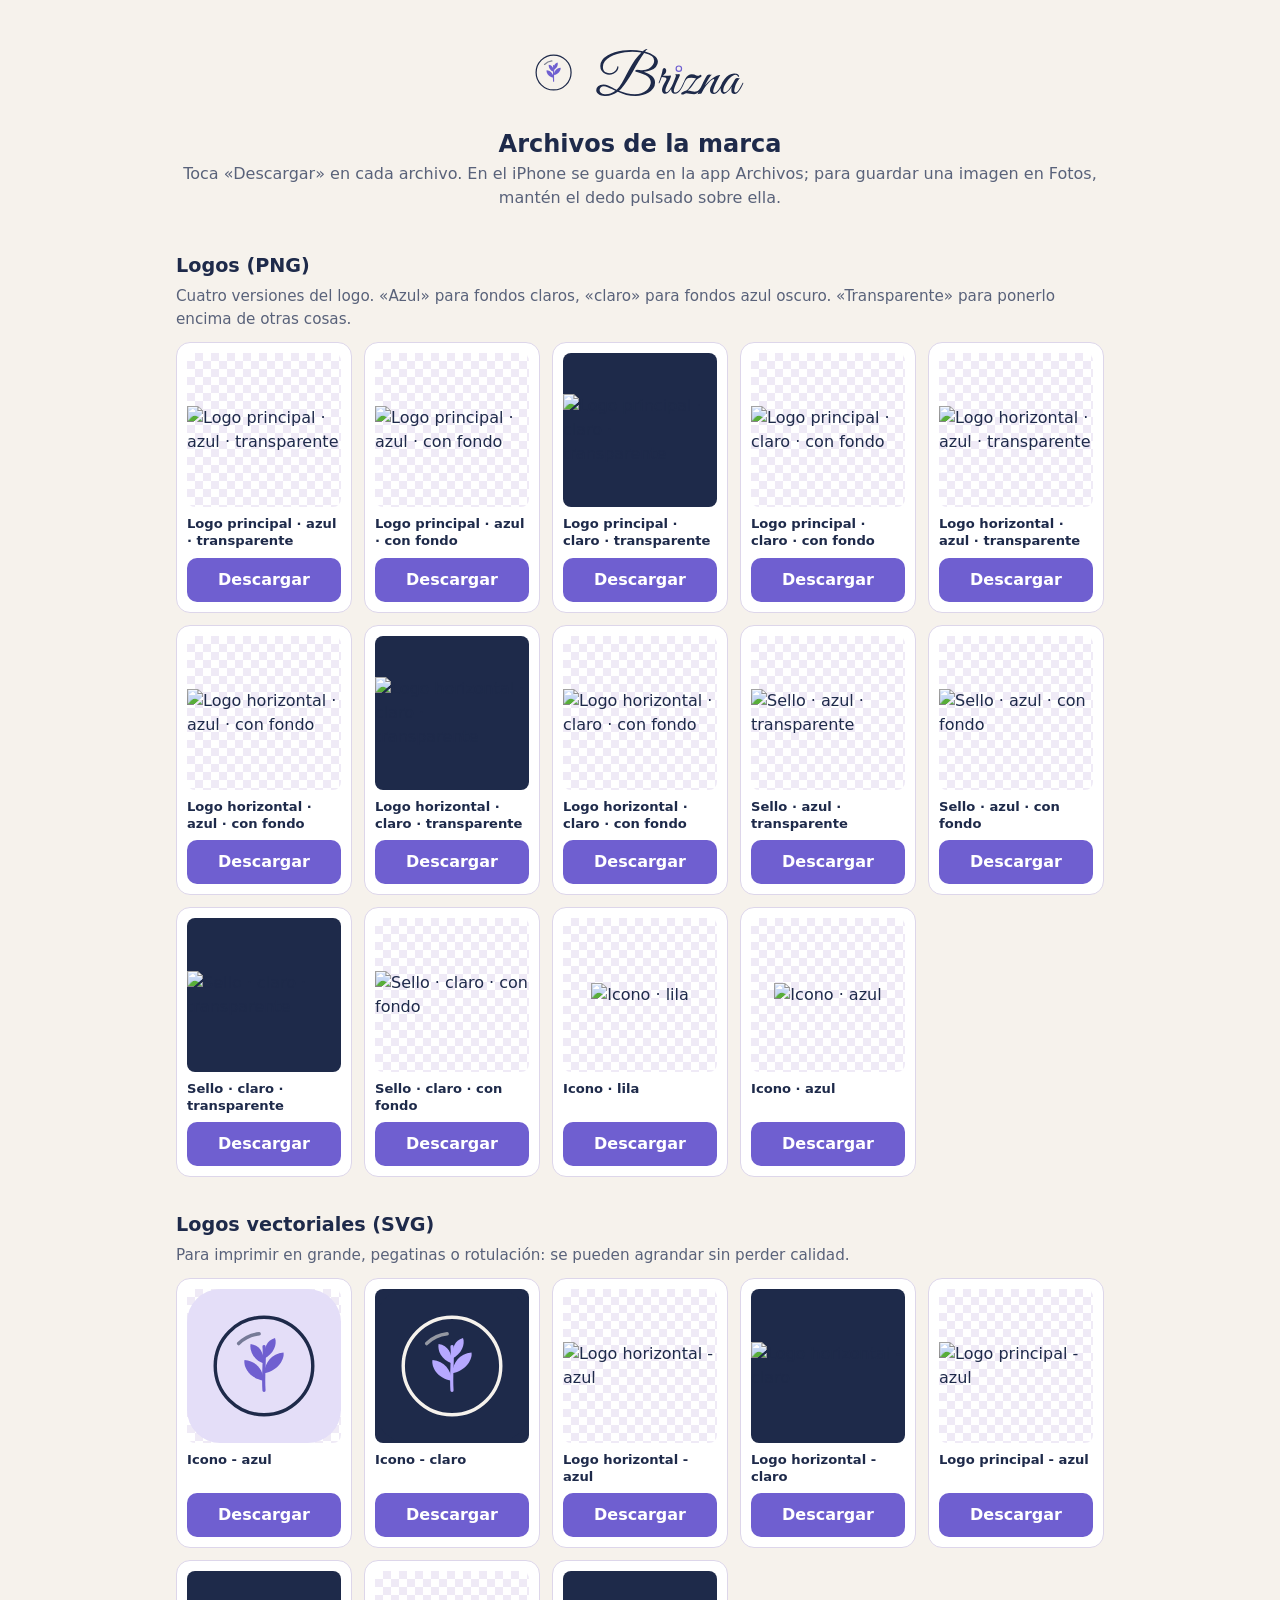
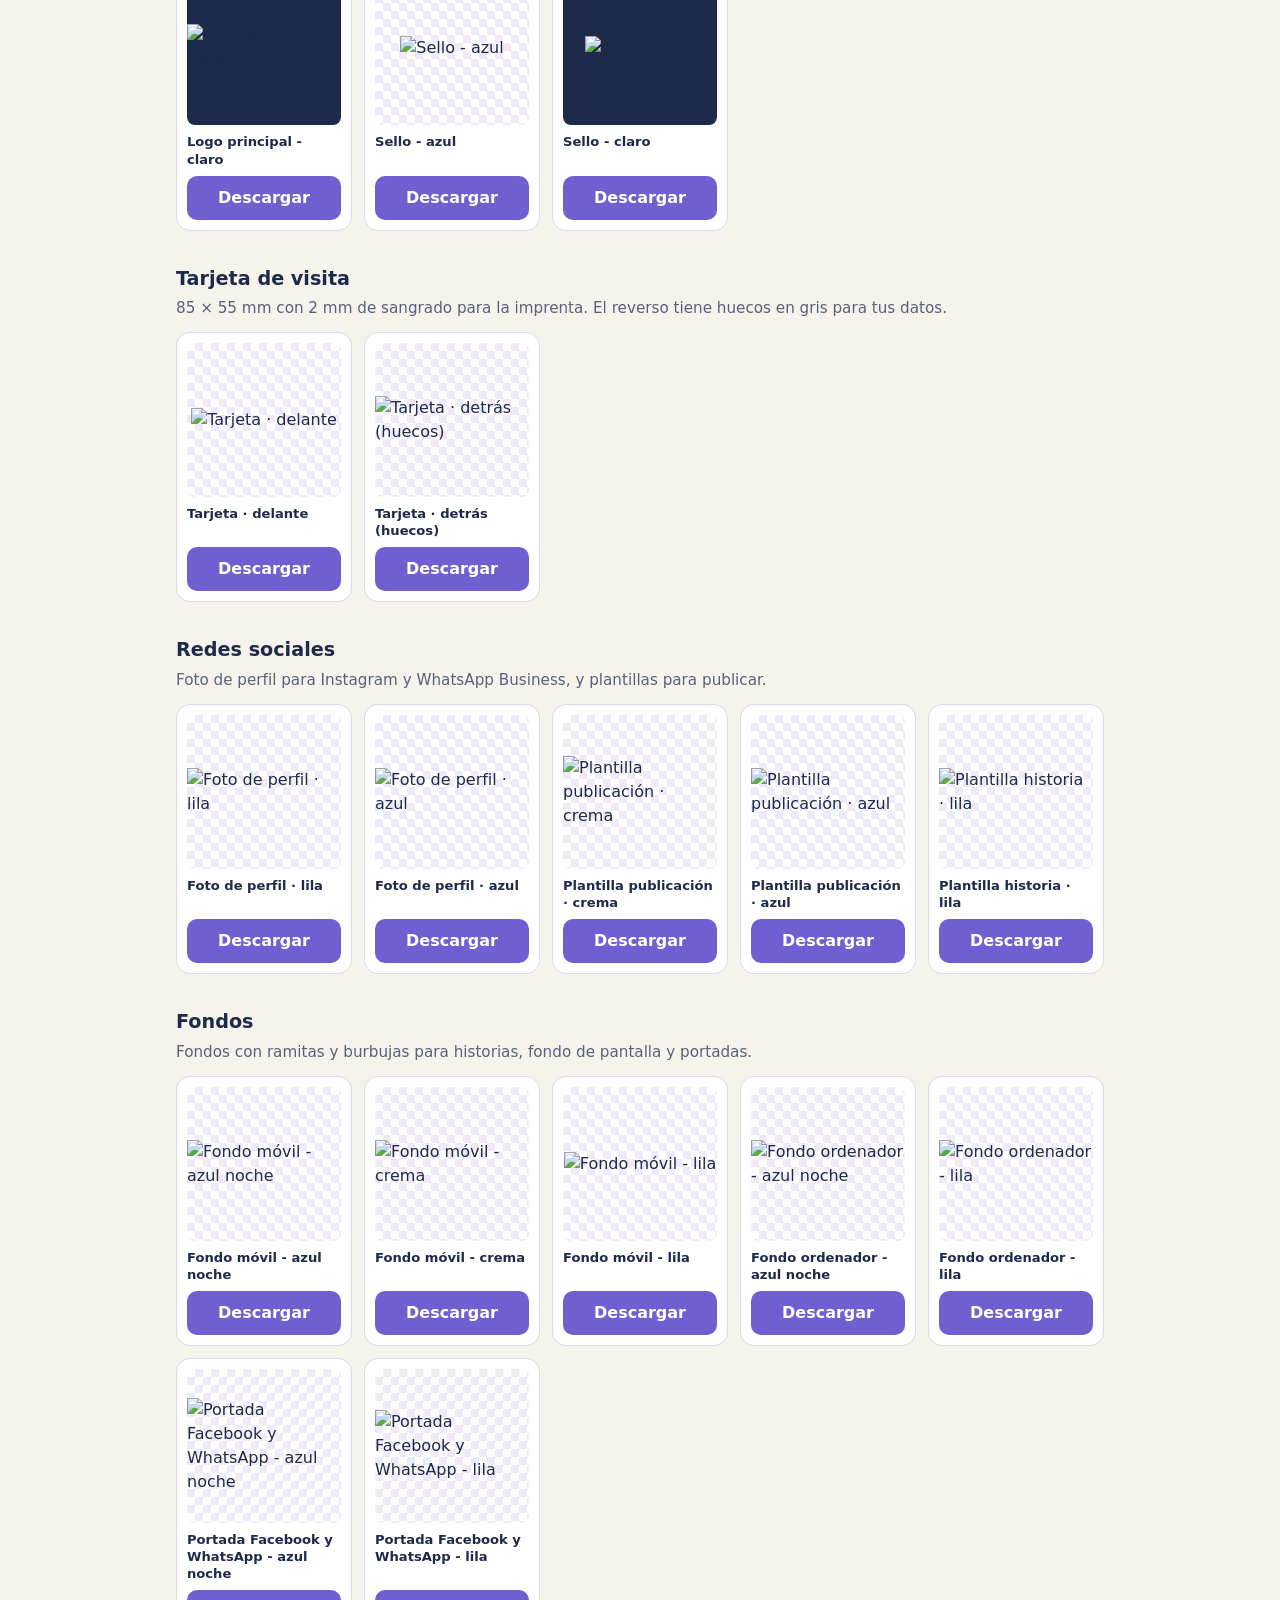
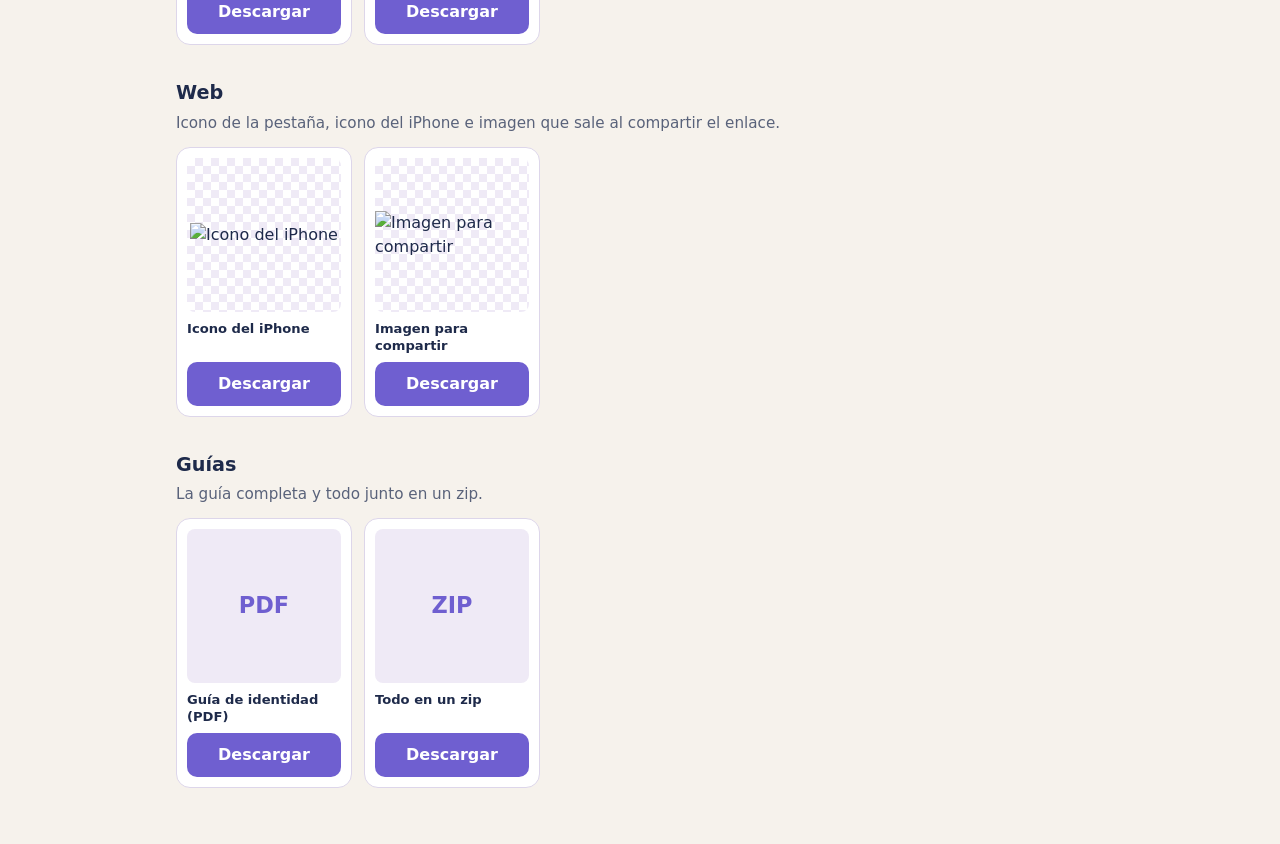
==== marca/index.html @ e90dbd37 "Actualizar marca/index.html" ====
<!doctype html><html lang="es"><head><meta charset="utf-8"><meta name="viewport" content="width=device-width,initial-scale=1"><meta name="robots" content="noindex,nofollow"><title>Marca Brizna · descargas</title><link rel="icon" href="../img/favicon.svg" type="image/svg+xml">
<style>*{box-sizing:border-box;margin:0}body{background:#F6F2EC;color:#1E2A4A;font:16px/1.5 system-ui,-apple-system,"Avenir Next",sans-serif;padding:24px 16px 56px;max-width:960px;margin:auto}header{text-align:center;padding:12px 0 8px}header img{width:min(240px,70vw);margin:0 auto 10px}h1{font-size:1.5rem;font-weight:600}p{color:#59627A}section{margin-top:34px}h2{font-size:1.2rem;margin-bottom:4px}.d{margin-bottom:12px;font-size:.95rem}.g{display:grid;grid-template-columns:repeat(auto-fill,minmax(150px,1fr));gap:12px}.c{background:#fff;border:1px solid #DDD6EA;border-radius:14px;padding:10px;display:flex;flex-direction:column;gap:8px}.t{aspect-ratio:1;display:grid;place-items:center;background:repeating-conic-gradient(#EFEAF6 0 25%,#fff 0 50%) 0 0/16px 16px;border-radius:8px;overflow:hidden}.t img{max-width:100%;max-height:100%;object-fit:contain}.dk{background:#1E2A4A}.doc{font-weight:700;color:#6F5FD0;font-size:1.4rem;background:#EFEAF6}.c b{font-size:.82rem;font-weight:600;line-height:1.3}.c a{margin-top:auto;display:flex;align-items:center;justify-content:center;min-height:44px;background:#6F5FD0;color:#fff;text-decoration:none;font-weight:700;border-radius:10px}.c a:focus-visible{outline:3px solid #1E2A4A}</style></head><body>
<header><img src="../img/logo-pie.svg" alt="Brizna" width="260" height="73"><h1>Archivos de la marca</h1><p>Toca «Descargar» en cada archivo. En el iPhone se guarda en la app Archivos; para guardar una imagen en Fotos, mantén el dedo pulsado sobre ella.</p></header>
<section><h2>Logos (PNG)</h2><p class="d">Cuatro versiones del logo. «Azul» para fondos claros, «claro» para fondos azul oscuro. «Transparente» para ponerlo encima de otras cosas.</p><div class="g"><div class="c"><div class="t"><img src="mini/principal-azul-transparente.png" alt="Logo principal · azul · transparente" loading="lazy"></div><b>Logo principal · azul · transparente</b><a href="principal-azul-transparente.png" download>Descargar</a></div><div class="c"><div class="t"><img src="mini/principal-azul-con-fondo.png" alt="Logo principal · azul · con fondo" loading="lazy"></div><b>Logo principal · azul · con fondo</b><a href="principal-azul-con-fondo.png" download>Descargar</a></div><div class="c"><div class="t dk"><img src="mini/principal-claro-transparente.png" alt="Logo principal · claro · transparente" loading="lazy"></div><b>Logo principal · claro · transparente</b><a href="principal-claro-transparente.png" download>Descargar</a></div><div class="c"><div class="t"><img src="mini/principal-claro-con-fondo.png" alt="Logo principal · claro · con fondo" loading="lazy"></div><b>Logo principal · claro · con fondo</b><a href="principal-claro-con-fondo.png" download>Descargar</a></div><div class="c"><div class="t"><img src="mini/horizontal-azul-transparente.png" alt="Logo horizontal · azul · transparente" loading="lazy"></div><b>Logo horizontal · azul · transparente</b><a href="horizontal-azul-transparente.png" download>Descargar</a></div><div class="c"><div class="t"><img src="mini/horizontal-azul-con-fondo.png" alt="Logo horizontal · azul · con fondo" loading="lazy"></div><b>Logo horizontal · azul · con fondo</b><a href="horizontal-azul-con-fondo.png" download>Descargar</a></div><div class="c"><div class="t dk"><img src="mini/horizontal-claro-transparente.png" alt="Logo horizontal · claro · transparente" loading="lazy"></div><b>Logo horizontal · claro · transparente</b><a href="horizontal-claro-transparente.png" download>Descargar</a></div><div class="c"><div class="t"><img src="mini/horizontal-claro-con-fondo.png" alt="Logo horizontal · claro · con fondo" loading="lazy"></div><b>Logo horizontal · claro · con fondo</b><a href="horizontal-claro-con-fondo.png" download>Descargar</a></div><div class="c"><div class="t"><img src="mini/sello-azul-transparente.png" alt="Sello · azul · transparente" loading="lazy"></div><b>Sello · azul · transparente</b><a href="sello-azul-transparente.png" download>Descargar</a></div><div class="c"><div class="t"><img src="mini/sello-azul-con-fondo.png" alt="Sello · azul · con fondo" loading="lazy"></div><b>Sello · azul · con fondo</b><a href="sello-azul-con-fondo.png" download>Descargar</a></div><div class="c"><div class="t dk"><img src="mini/sello-claro-transparente.png" alt="Sello · claro · transparente" loading="lazy"></div><b>Sello · claro · transparente</b><a href="sello-claro-transparente.png" download>Descargar</a></div><div class="c"><div class="t"><img src="mini/sello-claro-con-fondo.png" alt="Sello · claro · con fondo" loading="lazy"></div><b>Sello · claro · con fondo</b><a href="sello-claro-con-fondo.png" download>Descargar</a></div><div class="c"><div class="t"><img src="mini/icono-lila.png" alt="Icono · lila" loading="lazy"></div><b>Icono · lila</b><a href="icono-lila.png" download>Descargar</a></div><div class="c"><div class="t"><img src="mini/icono-azul.png" alt="Icono · azul" loading="lazy"></div><b>Icono · azul</b><a href="icono-azul.png" download>Descargar</a></div></div></section>
<section><h2>Logos vectoriales (SVG)</h2><p class="d">Para imprimir en grande, pegatinas o rotulación: se pueden agrandar sin perder calidad.</p><div class="g"><div class="c"><div class="t"><img src="icono-azul.svg" alt="Icono - azul" loading="lazy"></div><b>Icono - azul</b><a href="icono-azul.svg" download>Descargar</a></div><div class="c"><div class="t dk"><img src="icono-claro.svg" alt="Icono - claro" loading="lazy"></div><b>Icono - claro</b><a href="icono-claro.svg" download>Descargar</a></div><div class="c"><div class="t"><img src="logo-horizontal-azul.svg" alt="Logo horizontal - azul" loading="lazy"></div><b>Logo horizontal - azul</b><a href="logo-horizontal-azul.svg" download>Descargar</a></div><div class="c"><div class="t dk"><img src="logo-horizontal-claro.svg" alt="Logo horizontal - claro" loading="lazy"></div><b>Logo horizontal - claro</b><a href="logo-horizontal-claro.svg" download>Descargar</a></div><div class="c"><div class="t"><img src="logo-principal-azul.svg" alt="Logo principal - azul" loading="lazy"></div><b>Logo principal - azul</b><a href="logo-principal-azul.svg" download>Descargar</a></div><div class="c"><div class="t dk"><img src="logo-principal-claro.svg" alt="Logo principal - claro" loading="lazy"></div><b>Logo principal - claro</b><a href="logo-principal-claro.svg" download>Descargar</a></div><div class="c"><div class="t"><img src="sello-azul.svg" alt="Sello - azul" loading="lazy"></div><b>Sello - azul</b><a href="sello-azul.svg" download>Descargar</a></div><div class="c"><div class="t dk"><img src="sello-claro.svg" alt="Sello - claro" loading="lazy"></div><b>Sello - claro</b><a href="sello-claro.svg" download>Descargar</a></div></div></section>
<section><h2>Tarjeta de visita</h2><p class="d">85 × 55 mm con 2 mm de sangrado para la imprenta. El reverso tiene huecos en gris para tus datos.</p><div class="g"><div class="c"><div class="t"><img src="mini/tarjeta-delante.png" alt="Tarjeta · delante" loading="lazy"></div><b>Tarjeta · delante</b><a href="tarjeta-delante.png" download>Descargar</a></div><div class="c"><div class="t"><img src="mini/tarjeta-detras-huecos.png" alt="Tarjeta · detrás (huecos)" loading="lazy"></div><b>Tarjeta · detrás (huecos)</b><a href="tarjeta-detras-huecos.png" download>Descargar</a></div></div></section>
<section><h2>Redes sociales</h2><p class="d">Foto de perfil para Instagram y WhatsApp Business, y plantillas para publicar.</p><div class="g"><div class="c"><div class="t"><img src="mini/foto-perfil-lila.png" alt="Foto de perfil · lila" loading="lazy"></div><b>Foto de perfil · lila</b><a href="foto-perfil-lila.png" download>Descargar</a></div><div class="c"><div class="t"><img src="mini/foto-perfil-azul.png" alt="Foto de perfil · azul" loading="lazy"></div><b>Foto de perfil · azul</b><a href="foto-perfil-azul.png" download>Descargar</a></div><div class="c"><div class="t"><img src="mini/plantilla-publicacion-crema.png" alt="Plantilla publicación · crema" loading="lazy"></div><b>Plantilla publicación · crema</b><a href="plantilla-publicacion-crema.png" download>Descargar</a></div><div class="c"><div class="t"><img src="mini/plantilla-publicacion-azul.png" alt="Plantilla publicación · azul" loading="lazy"></div><b>Plantilla publicación · azul</b><a href="plantilla-publicacion-azul.png" download>Descargar</a></div><div class="c"><div class="t"><img src="mini/plantilla-historia-lila.png" alt="Plantilla historia · lila" loading="lazy"></div><b>Plantilla historia · lila</b><a href="plantilla-historia-lila.png" download>Descargar</a></div></div></section>
<section><h2>Fondos</h2><p class="d">Fondos con ramitas y burbujas para historias, fondo de pantalla y portadas.</p><div class="g"><div class="c"><div class="t"><img src="mini/fondo-movil-azul-noche.png" alt="Fondo móvil - azul noche" loading="lazy"></div><b>Fondo móvil - azul noche</b><a href="fondo-movil-azul-noche.png" download>Descargar</a></div><div class="c"><div class="t"><img src="mini/fondo-movil-crema.png" alt="Fondo móvil - crema" loading="lazy"></div><b>Fondo móvil - crema</b><a href="fondo-movil-crema.png" download>Descargar</a></div><div class="c"><div class="t"><img src="mini/fondo-movil-lila.png" alt="Fondo móvil - lila" loading="lazy"></div><b>Fondo móvil - lila</b><a href="fondo-movil-lila.png" download>Descargar</a></div><div class="c"><div class="t"><img src="mini/fondo-ordenador-azul-noche.png" alt="Fondo ordenador - azul noche" loading="lazy"></div><b>Fondo ordenador - azul noche</b><a href="fondo-ordenador-azul-noche.png" download>Descargar</a></div><div class="c"><div class="t"><img src="mini/fondo-ordenador-lila.png" alt="Fondo ordenador - lila" loading="lazy"></div><b>Fondo ordenador - lila</b><a href="fondo-ordenador-lila.png" download>Descargar</a></div><div class="c"><div class="t"><img src="mini/portada-facebook-y-whatsapp-azul-noche.png" alt="Portada Facebook y WhatsApp - azul noche" loading="lazy"></div><b>Portada Facebook y WhatsApp - azul noche</b><a href="portada-facebook-y-whatsapp-azul-noche.png" download>Descargar</a></div><div class="c"><div class="t"><img src="mini/portada-facebook-y-whatsapp-lila.png" alt="Portada Facebook y WhatsApp - lila" loading="lazy"></div><b>Portada Facebook y WhatsApp - lila</b><a href="portada-facebook-y-whatsapp-lila.png" download>Descargar</a></div></div></section>
<section><h2>Web</h2><p class="d">Icono de la pestaña, icono del iPhone e imagen que sale al compartir el enlace.</p><div class="g"><div class="c"><div class="t"><img src="mini/web-icono-iphone.png" alt="Icono del iPhone" loading="lazy"></div><b>Icono del iPhone</b><a href="web-icono-iphone.png" download>Descargar</a></div><div class="c"><div class="t"><img src="mini/web-imagen-para-compartir.jpg" alt="Imagen para compartir" loading="lazy"></div><b>Imagen para compartir</b><a href="web-imagen-para-compartir.jpg" download>Descargar</a></div></div></section>
<section><h2>Guías</h2><p class="d">La guía completa y todo junto en un zip.</p><div class="g"><div class="c"><div class="t doc">PDF</div><b>Guía de identidad (PDF)</b><a href="guia-de-identidad-brizna.pdf" download>Descargar</a></div><div class="c"><div class="t doc">ZIP</div><b>Todo en un zip</b><a href="brizna-todo-junto.zip" download>Descargar</a></div></div></section>
</body></html>
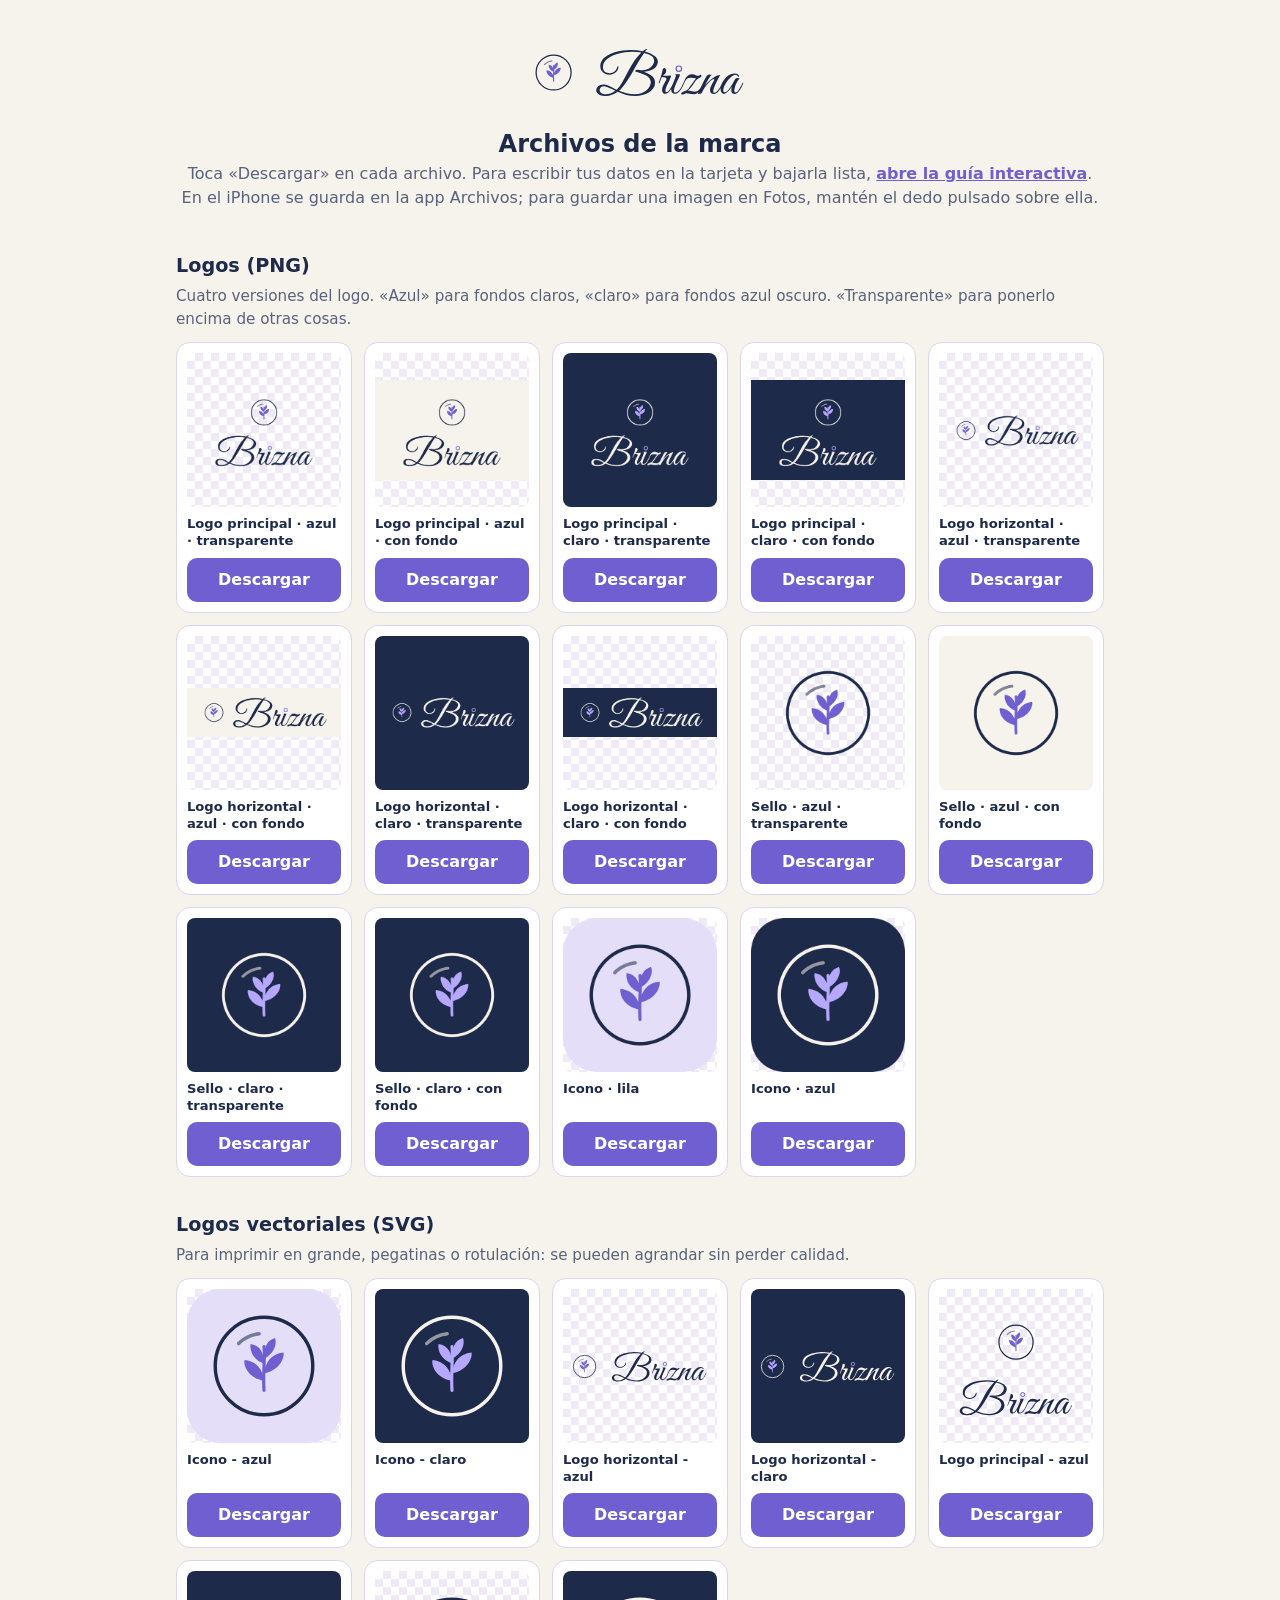
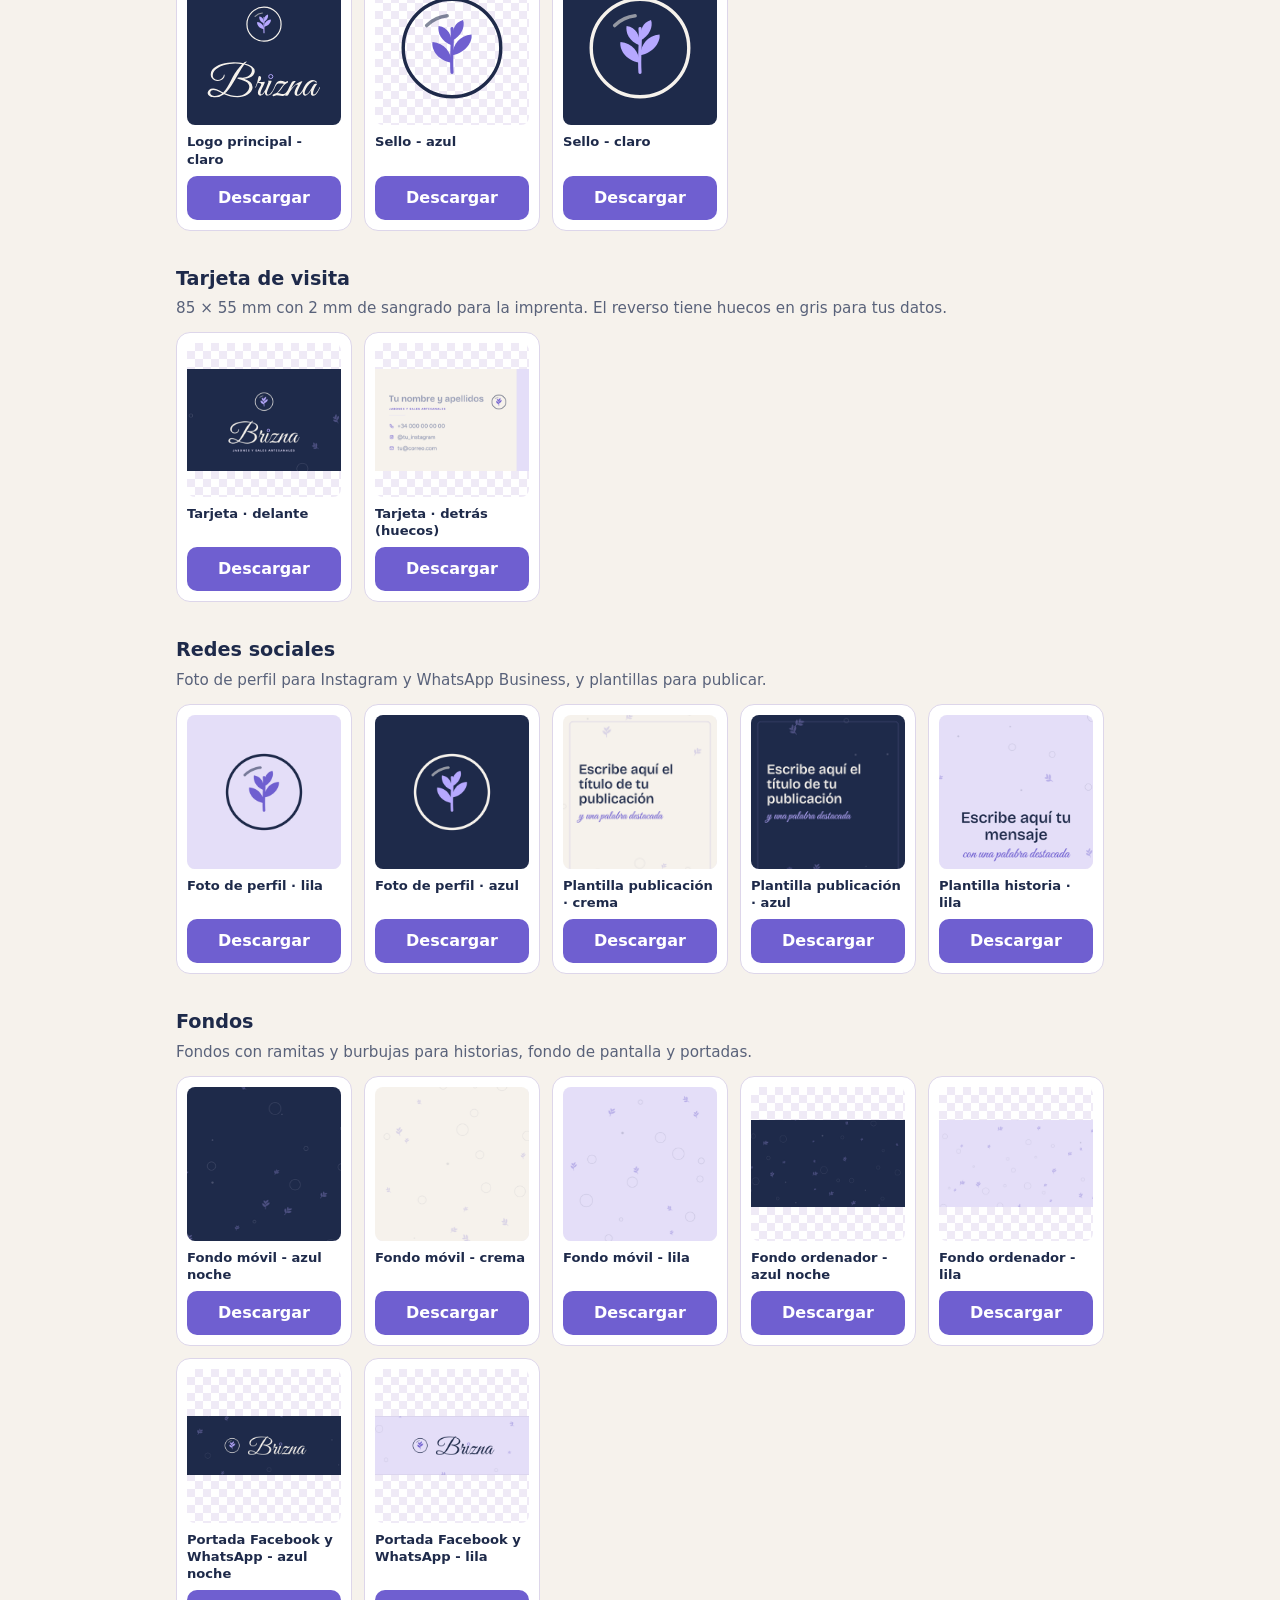
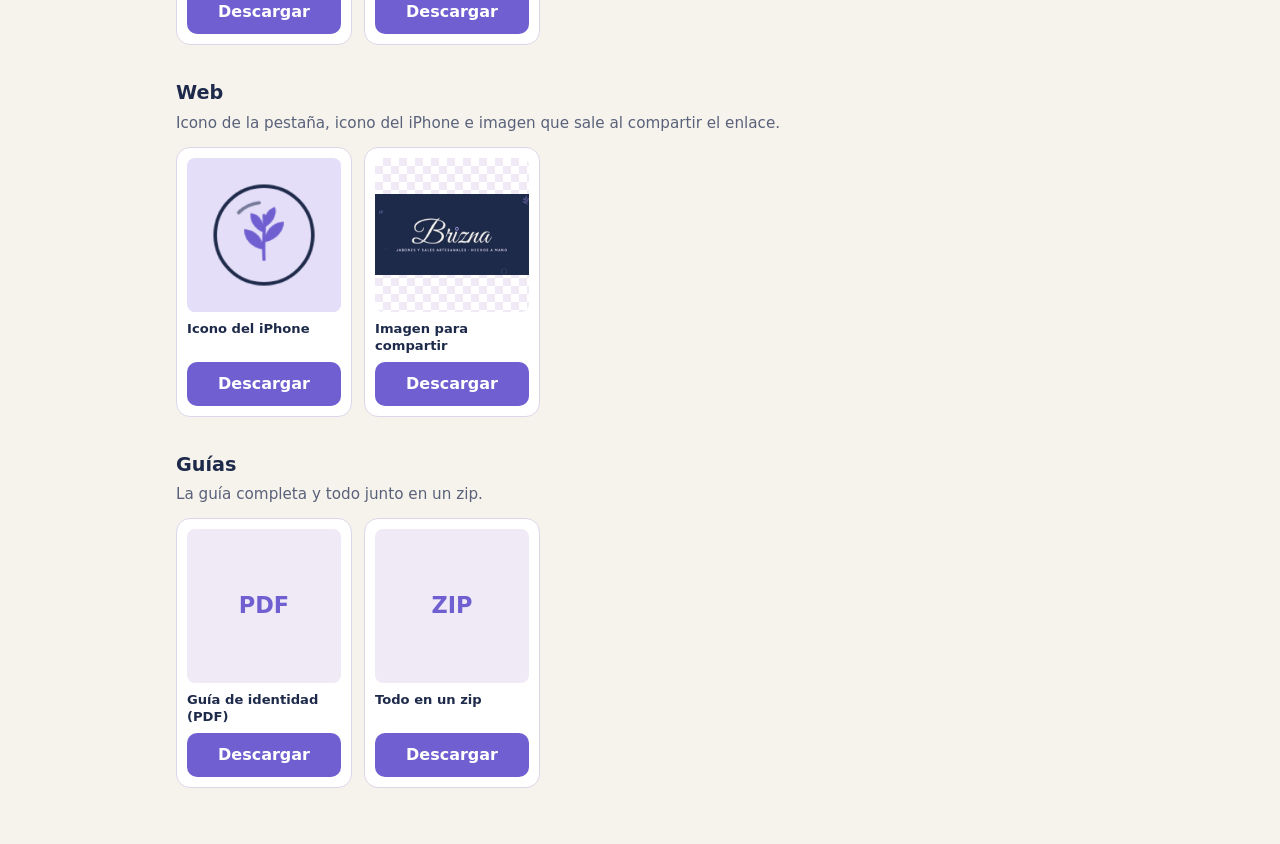
==== commit 5944464c: "Actualizar marca/index.html" ====
--- a/marca/index.html
+++ b/marca/index.html
@@ -1,6 +1,6 @@
 <!doctype html><html lang="es"><head><meta charset="utf-8"><meta name="viewport" content="width=device-width,initial-scale=1"><meta name="robots" content="noindex,nofollow"><title>Marca Brizna · descargas</title><link rel="icon" href="../img/favicon.svg" type="image/svg+xml">
 <style>*{box-sizing:border-box;margin:0}body{background:#F6F2EC;color:#1E2A4A;font:16px/1.5 system-ui,-apple-system,"Avenir Next",sans-serif;padding:24px 16px 56px;max-width:960px;margin:auto}header{text-align:center;padding:12px 0 8px}header img{width:min(240px,70vw);margin:0 auto 10px}h1{font-size:1.5rem;font-weight:600}p{color:#59627A}section{margin-top:34px}h2{font-size:1.2rem;margin-bottom:4px}.d{margin-bottom:12px;font-size:.95rem}.g{display:grid;grid-template-columns:repeat(auto-fill,minmax(150px,1fr));gap:12px}.c{background:#fff;border:1px solid #DDD6EA;border-radius:14px;padding:10px;display:flex;flex-direction:column;gap:8px}.t{aspect-ratio:1;display:grid;place-items:center;background:repeating-conic-gradient(#EFEAF6 0 25%,#fff 0 50%) 0 0/16px 16px;border-radius:8px;overflow:hidden}.t img{max-width:100%;max-height:100%;object-fit:contain}.dk{background:#1E2A4A}.doc{font-weight:700;color:#6F5FD0;font-size:1.4rem;background:#EFEAF6}.c b{font-size:.82rem;font-weight:600;line-height:1.3}.c a{margin-top:auto;display:flex;align-items:center;justify-content:center;min-height:44px;background:#6F5FD0;color:#fff;text-decoration:none;font-weight:700;border-radius:10px}.c a:focus-visible{outline:3px solid #1E2A4A}</style></head><body>
-<header><img src="../img/logo-pie.svg" alt="Brizna" width="260" height="73"><h1>Archivos de la marca</h1><p>Toca «Descargar» en cada archivo. En el iPhone se guarda en la app Archivos; para guardar una imagen en Fotos, mantén el dedo pulsado sobre ella.</p></header>
+<header><img src="../img/logo-pie.svg" alt="Brizna" width="260" height="73"><h1>Archivos de la marca</h1><p>Toca «Descargar» en cada archivo. Para escribir tus datos en la tarjeta y bajarla lista, <a href="guia/" style="color:#6F5FD0;font-weight:700">abre la guía interactiva</a>. En el iPhone se guarda en la app Archivos; para guardar una imagen en Fotos, mantén el dedo pulsado sobre ella.</p></header>
 <section><h2>Logos (PNG)</h2><p class="d">Cuatro versiones del logo. «Azul» para fondos claros, «claro» para fondos azul oscuro. «Transparente» para ponerlo encima de otras cosas.</p><div class="g"><div class="c"><div class="t"><img src="mini/principal-azul-transparente.png" alt="Logo principal · azul · transparente" loading="lazy"></div><b>Logo principal · azul · transparente</b><a href="principal-azul-transparente.png" download>Descargar</a></div><div class="c"><div class="t"><img src="mini/principal-azul-con-fondo.png" alt="Logo principal · azul · con fondo" loading="lazy"></div><b>Logo principal · azul · con fondo</b><a href="principal-azul-con-fondo.png" download>Descargar</a></div><div class="c"><div class="t dk"><img src="mini/principal-claro-transparente.png" alt="Logo principal · claro · transparente" loading="lazy"></div><b>Logo principal · claro · transparente</b><a href="principal-claro-transparente.png" download>Descargar</a></div><div class="c"><div class="t"><img src="mini/principal-claro-con-fondo.png" alt="Logo principal · claro · con fondo" loading="lazy"></div><b>Logo principal · claro · con fondo</b><a href="principal-claro-con-fondo.png" download>Descargar</a></div><div class="c"><div class="t"><img src="mini/horizontal-azul-transparente.png" alt="Logo horizontal · azul · transparente" loading="lazy"></div><b>Logo horizontal · azul · transparente</b><a href="horizontal-azul-transparente.png" download>Descargar</a></div><div class="c"><div class="t"><img src="mini/horizontal-azul-con-fondo.png" alt="Logo horizontal · azul · con fondo" loading="lazy"></div><b>Logo horizontal · azul · con fondo</b><a href="horizontal-azul-con-fondo.png" download>Descargar</a></div><div class="c"><div class="t dk"><img src="mini/horizontal-claro-transparente.png" alt="Logo horizontal · claro · transparente" loading="lazy"></div><b>Logo horizontal · claro · transparente</b><a href="horizontal-claro-transparente.png" download>Descargar</a></div><div class="c"><div class="t"><img src="mini/horizontal-claro-con-fondo.png" alt="Logo horizontal · claro · con fondo" loading="lazy"></div><b>Logo horizontal · claro · con fondo</b><a href="horizontal-claro-con-fondo.png" download>Descargar</a></div><div class="c"><div class="t"><img src="mini/sello-azul-transparente.png" alt="Sello · azul · transparente" loading="lazy"></div><b>Sello · azul · transparente</b><a href="sello-azul-transparente.png" download>Descargar</a></div><div class="c"><div class="t"><img src="mini/sello-azul-con-fondo.png" alt="Sello · azul · con fondo" loading="lazy"></div><b>Sello · azul · con fondo</b><a href="sello-azul-con-fondo.png" download>Descargar</a></div><div class="c"><div class="t dk"><img src="mini/sello-claro-transparente.png" alt="Sello · claro · transparente" loading="lazy"></div><b>Sello · claro · transparente</b><a href="sello-claro-transparente.png" download>Descargar</a></div><div class="c"><div class="t"><img src="mini/sello-claro-con-fondo.png" alt="Sello · claro · con fondo" loading="lazy"></div><b>Sello · claro · con fondo</b><a href="sello-claro-con-fondo.png" download>Descargar</a></div><div class="c"><div class="t"><img src="mini/icono-lila.png" alt="Icono · lila" loading="lazy"></div><b>Icono · lila</b><a href="icono-lila.png" download>Descargar</a></div><div class="c"><div class="t"><img src="mini/icono-azul.png" alt="Icono · azul" loading="lazy"></div><b>Icono · azul</b><a href="icono-azul.png" download>Descargar</a></div></div></section>
 <section><h2>Logos vectoriales (SVG)</h2><p class="d">Para imprimir en grande, pegatinas o rotulación: se pueden agrandar sin perder calidad.</p><div class="g"><div class="c"><div class="t"><img src="icono-azul.svg" alt="Icono - azul" loading="lazy"></div><b>Icono - azul</b><a href="icono-azul.svg" download>Descargar</a></div><div class="c"><div class="t dk"><img src="icono-claro.svg" alt="Icono - claro" loading="lazy"></div><b>Icono - claro</b><a href="icono-claro.svg" download>Descargar</a></div><div class="c"><div class="t"><img src="logo-horizontal-azul.svg" alt="Logo horizontal - azul" loading="lazy"></div><b>Logo horizontal - azul</b><a href="logo-horizontal-azul.svg" download>Descargar</a></div><div class="c"><div class="t dk"><img src="logo-horizontal-claro.svg" alt="Logo horizontal - claro" loading="lazy"></div><b>Logo horizontal - claro</b><a href="logo-horizontal-claro.svg" download>Descargar</a></div><div class="c"><div class="t"><img src="logo-principal-azul.svg" alt="Logo principal - azul" loading="lazy"></div><b>Logo principal - azul</b><a href="logo-principal-azul.svg" download>Descargar</a></div><div class="c"><div class="t dk"><img src="logo-principal-claro.svg" alt="Logo principal - claro" loading="lazy"></div><b>Logo principal - claro</b><a href="logo-principal-claro.svg" download>Descargar</a></div><div class="c"><div class="t"><img src="sello-azul.svg" alt="Sello - azul" loading="lazy"></div><b>Sello - azul</b><a href="sello-azul.svg" download>Descargar</a></div><div class="c"><div class="t dk"><img src="sello-claro.svg" alt="Sello - claro" loading="lazy"></div><b>Sello - claro</b><a href="sello-claro.svg" download>Descargar</a></div></div></section>
 <section><h2>Tarjeta de visita</h2><p class="d">85 × 55 mm con 2 mm de sangrado para la imprenta. El reverso tiene huecos en gris para tus datos.</p><div class="g"><div class="c"><div class="t"><img src="mini/tarjeta-delante.png" alt="Tarjeta · delante" loading="lazy"></div><b>Tarjeta · delante</b><a href="tarjeta-delante.png" download>Descargar</a></div><div class="c"><div class="t"><img src="mini/tarjeta-detras-huecos.png" alt="Tarjeta · detrás (huecos)" loading="lazy"></div><b>Tarjeta · detrás (huecos)</b><a href="tarjeta-detras-huecos.png" download>Descargar</a></div></div></section>
